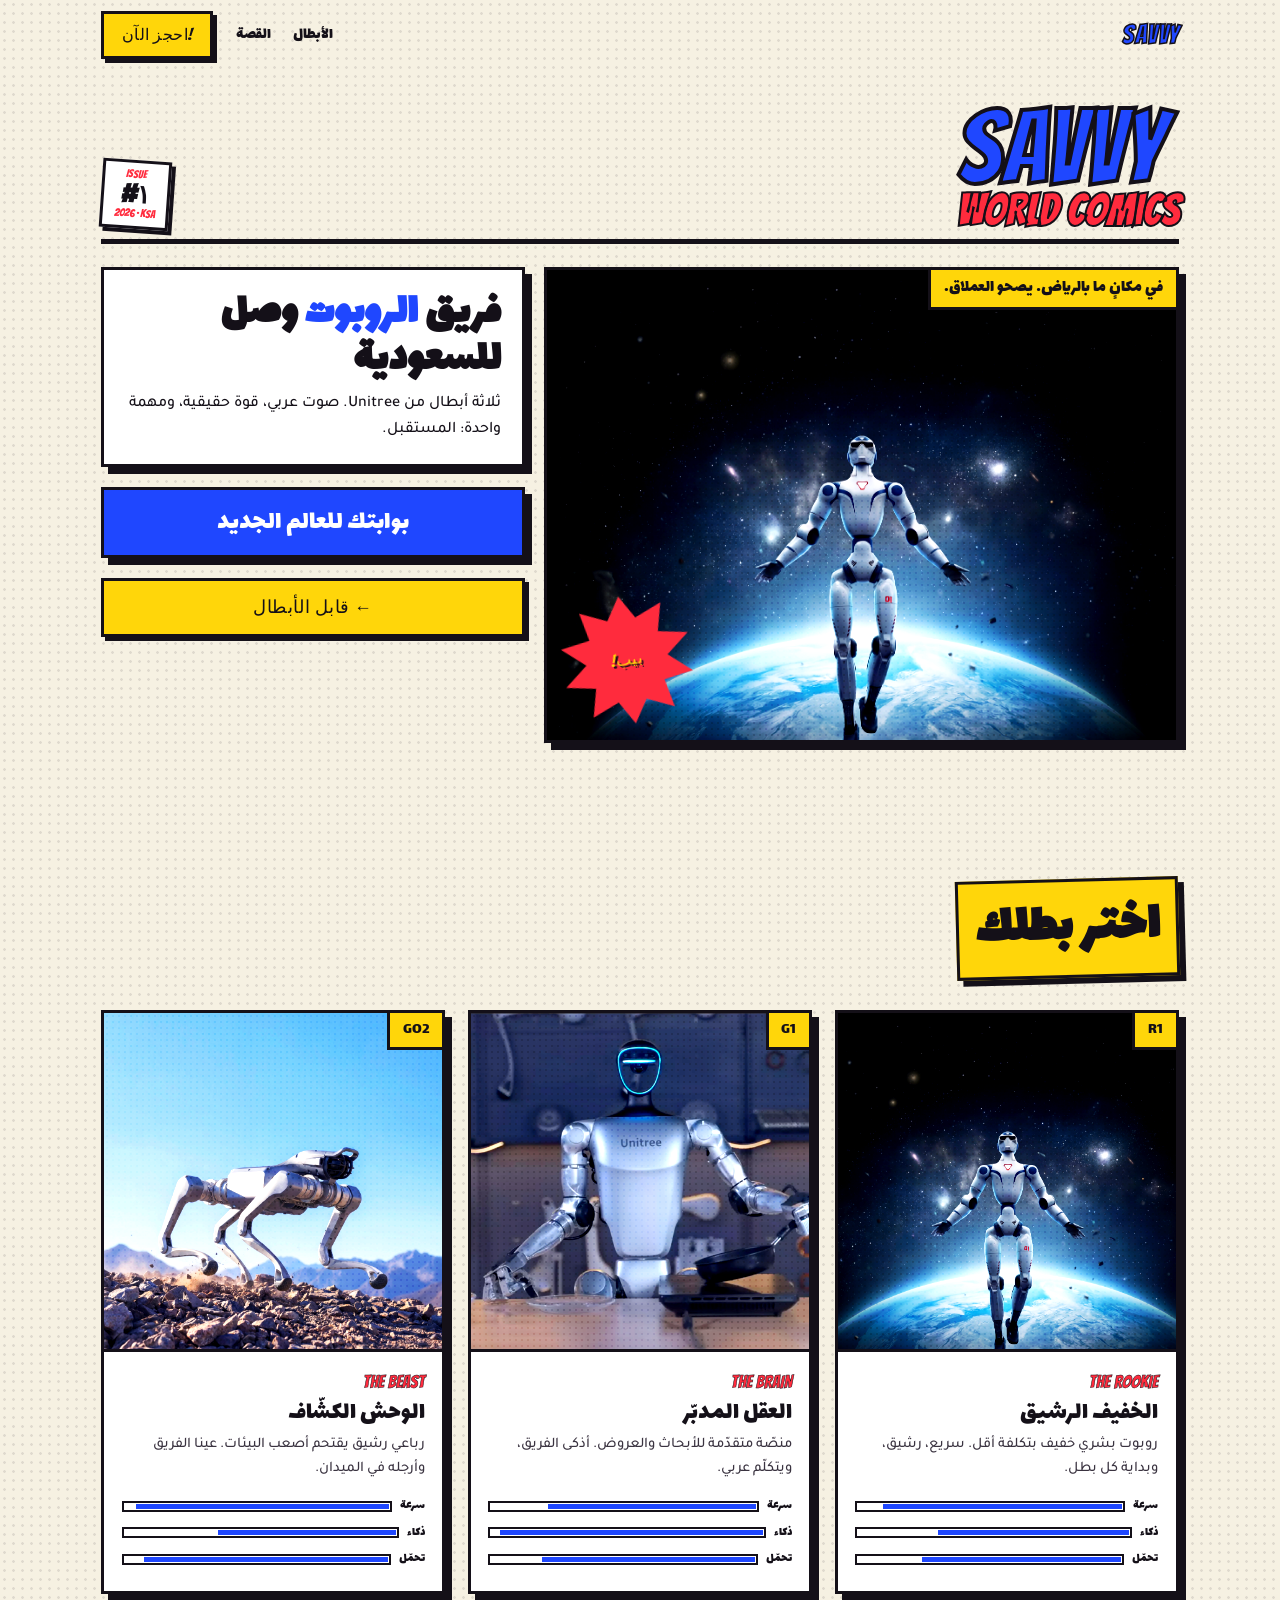
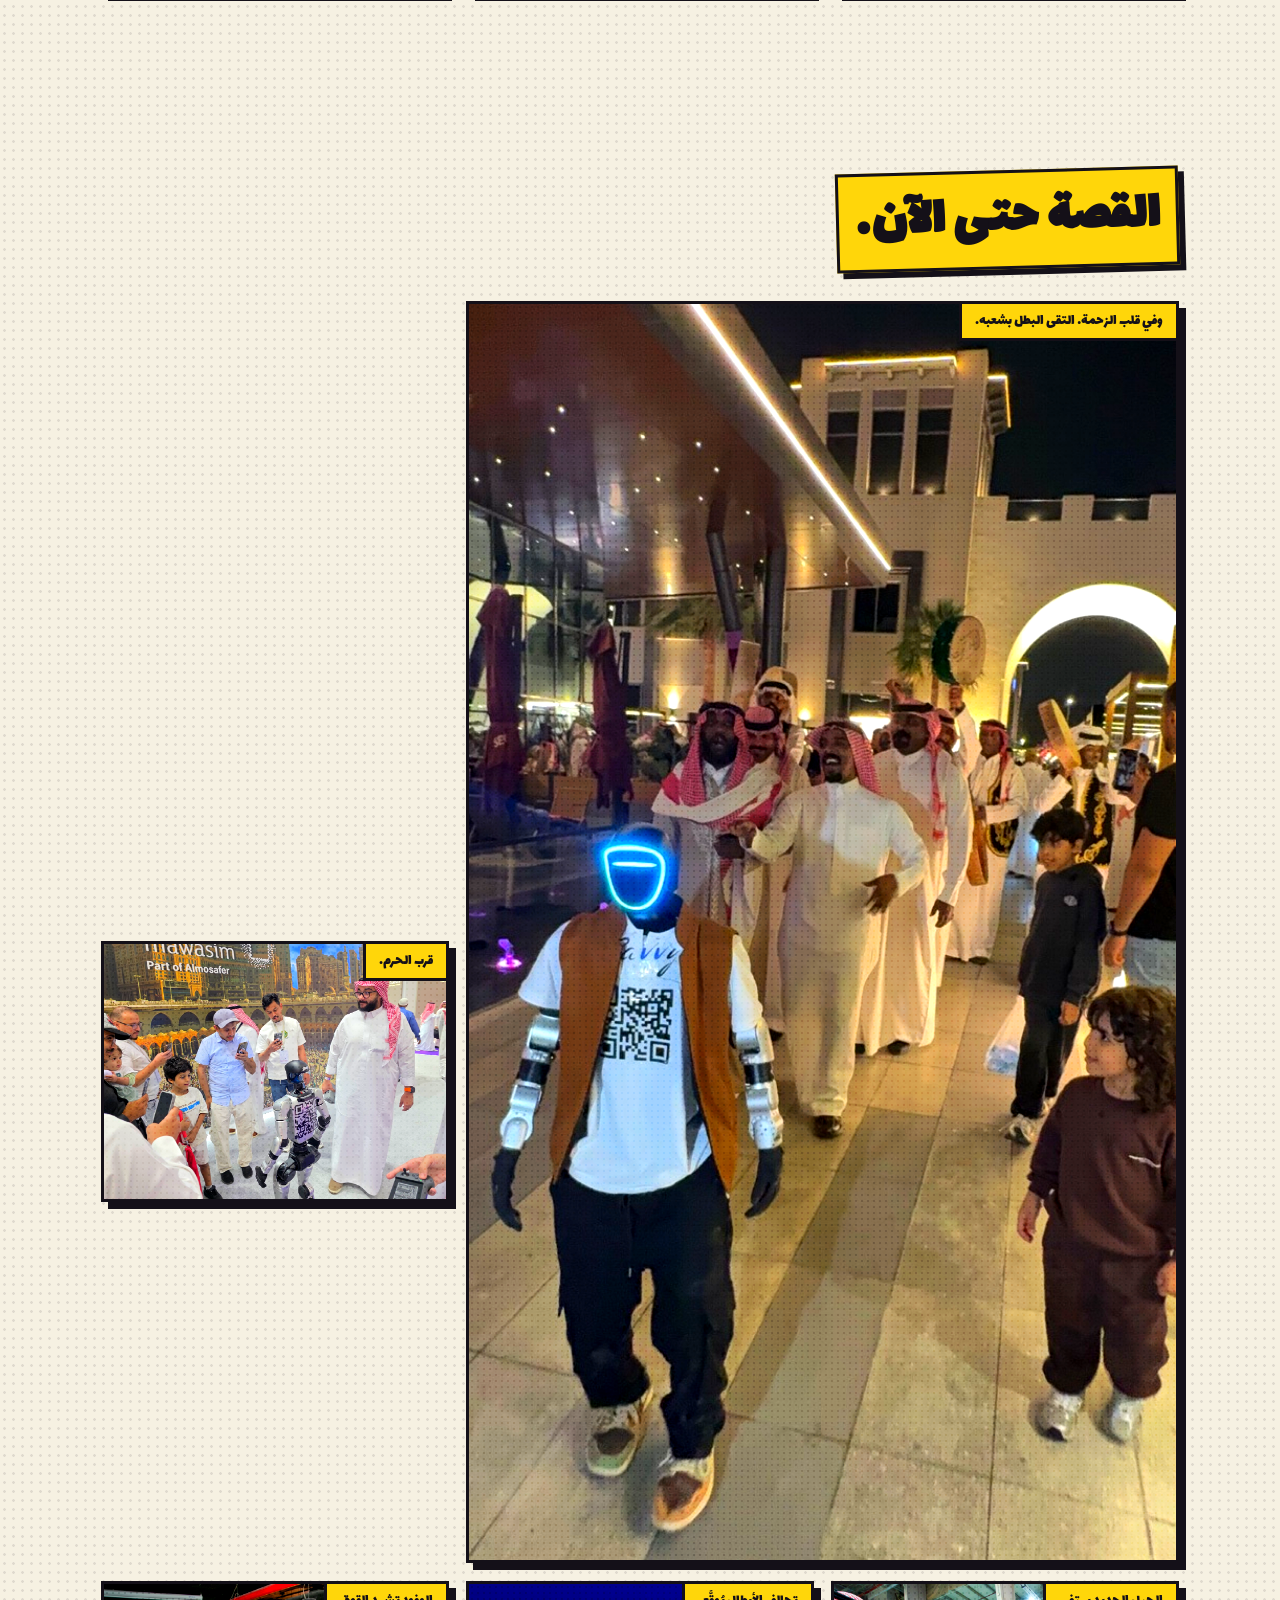
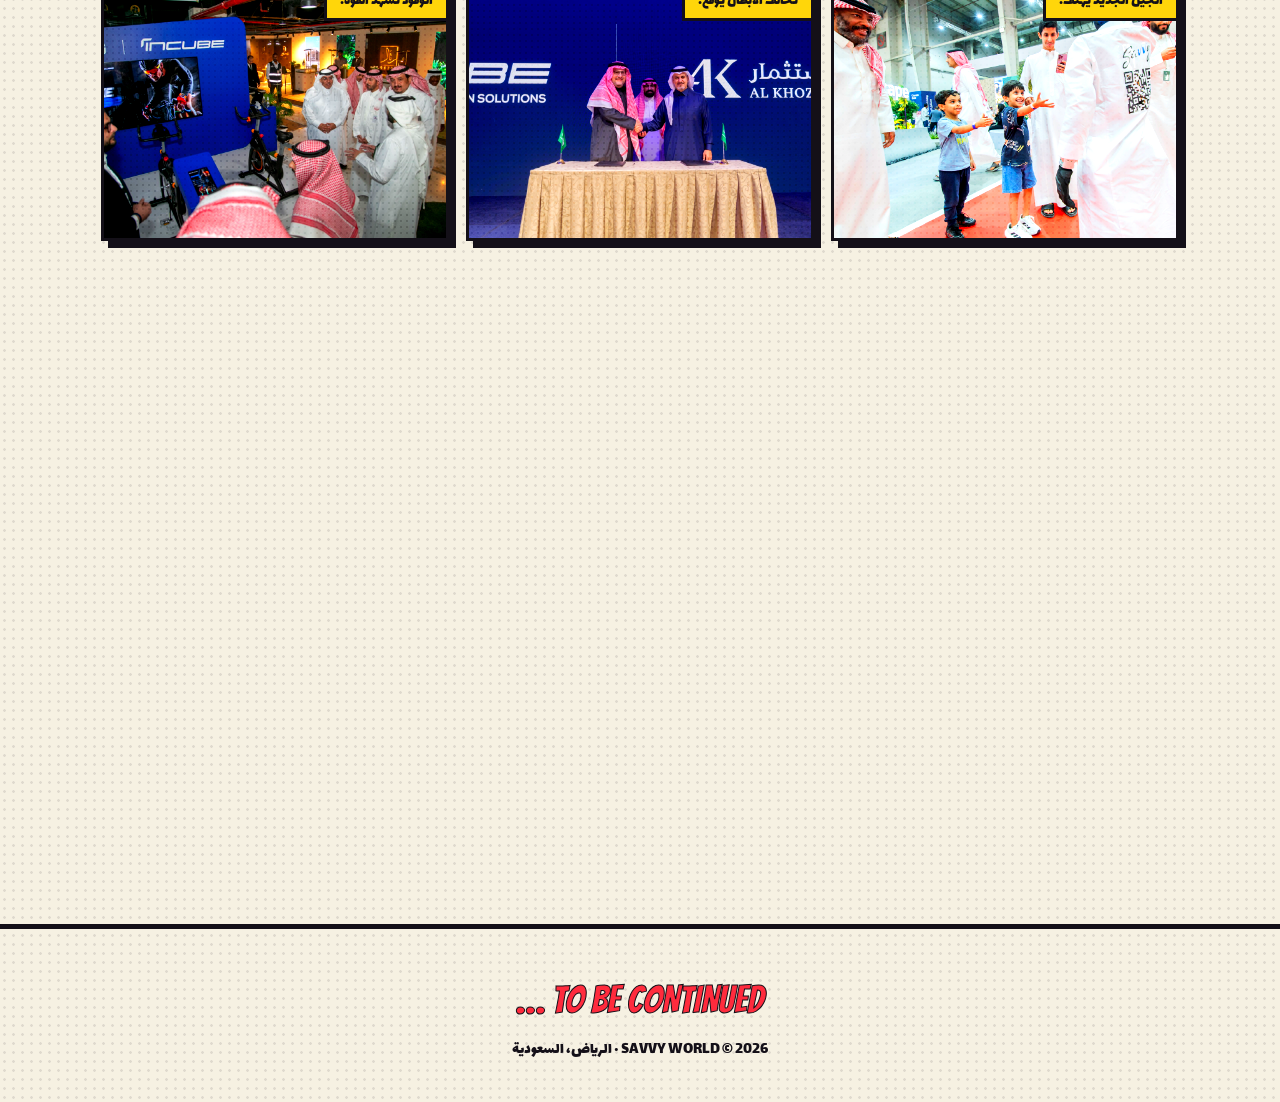
==== comic.html @ cb565277 "Add comic-book (Marvel-style) variant: robot hero roster + story panels" ====
<!DOCTYPE html>
<html lang="ar" dir="rtl">
<head>
<meta charset="UTF-8" />
<meta name="viewport" content="width=device-width, initial-scale=1.0" />
<title>SAVVY: فريق الروبوت ★ العدد ١</title>
<meta name="description" content="ساڤي وورلد — حيث الروبوتات أبطال. روبوتات Unitree بطابع الكومكس." />
<link rel="preconnect" href="https://fonts.googleapis.com" />
<link rel="preconnect" href="https://fonts.gstatic.com" crossorigin />
<link href="https://fonts.googleapis.com/css2?family=Bangers&family=Lalezar&family=Tajawal:wght@400;500;700;900&display=swap" rel="stylesheet" />
<style>
  :root{
    --paper:#f6f1e2; --ink:#141018; --blue:#1f47ff; --red:#ff2b3d; --yellow:#ffd60a; --cyan:#13c4d8;
    --ease:cubic-bezier(0.16,1,0.3,1); --maxw:1180px; --pad:clamp(1rem,4vw,3.5rem);
  }
  *,*::before,*::after{box-sizing:border-box;margin:0;padding:0}
  html{scroll-behavior:smooth}
  body{
    font-family:"Tajawal",system-ui,sans-serif; color:var(--ink); line-height:1.6; overflow-x:hidden;
    background-color:var(--paper);
    background-image:radial-gradient(circle, rgba(20,16,24,.10) 1px, transparent 1.6px);
    background-size:9px 9px;
  }
  ::selection{background:var(--yellow);color:var(--ink)}
  a{color:inherit;text-decoration:none}
  img{display:block;max-width:100%}
  .wrap{max-width:var(--maxw);margin-inline:auto;padding-inline:var(--pad);position:relative;z-index:2}

  /* ink panel + hard shadow */
  .panel{border:3.5px solid var(--ink); background:#fff; box-shadow:7px 7px 0 var(--ink); position:relative; overflow:hidden}
  .imgwrap{position:relative;overflow:hidden}
  .imgwrap img{width:100%;height:100%;object-fit:cover;filter:contrast(1.18) saturate(1.35)}
  .imgwrap::after{content:"";position:absolute;inset:0;background-image:radial-gradient(circle, rgba(0,0,0,.5) 1px, transparent 1.4px);background-size:6px 6px;mix-blend-mode:overlay;opacity:.35;pointer-events:none}

  /* caption box + speech bubble */
  .cap{position:absolute;inset-block-start:0;inset-inline-start:0;background:var(--yellow);color:var(--ink);border:3px solid var(--ink);border-block-start:none;border-inline-start:none;font-family:"Lalezar";font-size:.95rem;padding:.3rem .8rem;z-index:3;max-width:80%}
  .bubble{background:#fff;border:3px solid var(--ink);border-radius:18px;padding:.6rem 1rem;font-family:"Lalezar";position:relative;box-shadow:4px 4px 0 var(--ink);display:inline-block}
  .bubble::after{content:"";position:absolute;inset-block-end:-14px;inset-inline-start:24px;width:18px;height:18px;background:#fff;border-inline-end:3px solid var(--ink);border-block-end:3px solid var(--ink);transform:skewX(-12deg)}

  /* burst (POW) */
  .burst{display:inline-grid;place-items:center;background:var(--red);color:var(--yellow);font-family:"Bangers";letter-spacing:.04em;
    clip-path:polygon(50% 0,61% 18%,82% 9%,77% 31%,100% 35%,82% 50%,100% 65%,77% 69%,82% 91%,61% 82%,50% 100%,39% 82%,18% 91%,23% 69%,0 65%,18% 50%,0 35%,23% 31%,18% 9%,39% 18%);
    width:128px;height:128px;text-align:center;line-height:1;text-shadow:2px 2px 0 var(--ink);transform:rotate(-8deg)}

  /* NAV */
  header{position:fixed;inset-block-start:0;inset-inline:0;z-index:100;transition:background .3s,border-color .3s;border-block-end:3px solid transparent}
  header.scrolled{background:var(--paper);border-block-end:3px solid var(--ink)}
  nav{max-width:var(--maxw);margin-inline:auto;padding:.7rem var(--pad);display:flex;align-items:center;justify-content:space-between;gap:1.2rem}
  .logo{font-family:"Bangers";direction:ltr;font-size:1.7rem;letter-spacing:.02em;color:var(--blue);-webkit-text-stroke:1.5px var(--ink);text-stroke:1.5px var(--ink)}
  .nav-links{display:flex;gap:1.4rem;align-items:center}
  .nav-links a:not(.cbtn){font-family:"Lalezar";color:var(--ink);font-size:1.05rem}
  .nav-links a:not(.cbtn):hover{color:var(--red)}
  @media(max-width:820px){.nav-links a:not(.cbtn){display:none}}
  .cbtn{font-family:"Bangers";direction:ltr;letter-spacing:.03em;background:var(--yellow);color:var(--ink);border:3px solid var(--ink);padding:.5rem 1.1rem;box-shadow:4px 4px 0 var(--ink);transition:transform .15s var(--ease),box-shadow .15s}
  .cbtn:hover{transform:translate(2px,2px);box-shadow:1px 1px 0 var(--ink)}

  /* COVER */
  .cover{padding-block:6.5rem 3rem}
  .masthead{display:flex;align-items:flex-end;justify-content:space-between;gap:1rem;border-block-end:5px solid var(--ink);padding-block-end:.6rem;margin-block-end:1.4rem;flex-wrap:wrap}
  .masthead .title{font-family:"Bangers";direction:ltr;font-size:clamp(2.6rem,9vw,6.5rem);line-height:.85;color:var(--blue);-webkit-text-stroke:clamp(2px,.5vw,4px) var(--ink);text-stroke:3px var(--ink)}
  .masthead .title b{color:var(--red);display:block;font-size:.42em;-webkit-text-stroke:2px var(--ink)}
  .masthead .issue{font-family:"Bangers";direction:ltr;text-align:center;border:3px solid var(--ink);padding:.4rem .7rem;background:#fff;box-shadow:4px 4px 0 var(--ink);transform:rotate(4deg);line-height:1.05}
  .masthead .issue span{display:block;font-size:.7rem;color:var(--red)}
  .masthead .issue b{font-size:1.6rem}

  .cover-grid{display:grid;grid-template-columns:1.5fr 1fr;gap:1.2rem}
  @media(max-width:840px){.cover-grid{grid-template-columns:1fr}}
  .cover-hero{aspect-ratio:16/12;min-height:340px}
  .cover-hero .cap{font-size:1.1rem}
  .cover-hero .pow{position:absolute;inset-block-end:1rem;inset-inline-end:1rem;z-index:4}
  .cover-side{display:flex;flex-direction:column;gap:1.2rem}
  .cover-side .blurb{padding:1.3rem}
  .cover-side .blurb h1{font-family:"Lalezar";font-size:clamp(1.8rem,4vw,2.8rem);line-height:1.05;margin-block-end:.5rem}
  .cover-side .blurb h1 em{font-style:normal;color:var(--blue)}
  .cover-side .blurb p{font-weight:500}
  .tagbar{background:var(--blue);color:#fff;border:3.5px solid var(--ink);box-shadow:7px 7px 0 var(--ink);font-family:"Lalezar";font-size:clamp(1.1rem,2.5vw,1.7rem);text-align:center;padding:.7rem;transform:rotate(-1deg)}

  /* SECTION */
  section{padding-block:clamp(3rem,7vw,5.5rem)}
  .head{display:flex;align-items:center;gap:1rem;margin-block-end:2rem}
  .head h2{font-family:"Bangers";direction:rtl;font-family:"Lalezar";font-size:clamp(2rem,5vw,3.4rem);background:var(--yellow);border:3.5px solid var(--ink);box-shadow:6px 6px 0 var(--ink);padding:.2rem 1rem;transform:rotate(-1.5deg)}

  /* ROSTER */
  .roster{display:grid;grid-template-columns:repeat(3,1fr);gap:1.4rem}
  @media(max-width:760px){.roster{grid-template-columns:1fr}}
  .hero-card{display:flex;flex-direction:column;transition:transform .2s var(--ease)}
  .hero-card:hover{transform:translate(-2px,-4px) rotate(-1deg)}
  .hero-card .imgwrap{aspect-ratio:1;border-block-end:3.5px solid var(--ink)}
  .hero-card .info{padding:1rem 1.1rem 1.3rem;background:#fff}
  .hero-card .codename{font-family:"Bangers";direction:ltr;color:var(--red);font-size:1.1rem;-webkit-text-stroke:.5px var(--ink)}
  .hero-card .nm{font-family:"Lalezar";font-size:1.6rem;line-height:1;margin-block:.1rem .5rem}
  .hero-card p{font-size:.92rem;font-weight:500;color:#3a3340}
  .stats{margin-block-start:.9rem;display:grid;gap:.4rem}
  .stat{display:flex;align-items:center;gap:.5rem;font-family:"Lalezar";font-size:.8rem}
  .stat .bar{flex:1;height:11px;border:2px solid var(--ink);background:#fff;position:relative}
  .stat .bar::after{content:"";position:absolute;inset:1px;inset-inline-end:auto;width:var(--w,70%);background:var(--blue)}

  /* STORY panels */
  .story{display:grid;grid-template-columns:repeat(3,1fr);gap:1.1rem}
  @media(max-width:820px){.story{grid-template-columns:repeat(2,1fr)}}
  @media(max-width:480px){.story{grid-template-columns:1fr}}
  .ply{aspect-ratio:4/3}
  .ply.big{grid-column:span 2;grid-row:span 2;aspect-ratio:auto}
  @media(max-width:480px){.ply.big{grid-column:span 1}}

  /* CTA */
  .cta{text-align:center}
  .cta .panel{padding:clamp(2rem,6vw,4rem) 1.5rem;background:var(--ink);color:var(--paper);background-image:radial-gradient(circle, rgba(255,255,255,.08) 1px, transparent 1.5px);background-size:10px 10px}
  .cta h2{font-family:"Lalezar";font-size:clamp(2rem,6vw,4rem);line-height:1.05;color:#fff}
  .cta h2 em{font-style:normal;color:var(--yellow)}
  .cta p{margin-block:1rem 1.6rem;opacity:.85;font-weight:500}
  .cta .burst{width:150px;height:150px;font-size:1.3rem;margin:0 auto;cursor:pointer;transition:transform .2s var(--ease)}
  .cta a.burst:hover{transform:rotate(-8deg) scale(1.06)}

  /* FOOTER */
  footer{border-block-start:5px solid var(--ink);padding-block:2.5rem;text-align:center}
  footer .tbc{font-family:"Bangers";direction:ltr;font-size:clamp(1.4rem,4vw,2.4rem);color:var(--red);-webkit-text-stroke:1px var(--ink)}
  footer p{font-family:"Lalezar";margin-block-start:.4rem}

  [data-reveal]{opacity:0;transform:translateY(22px) rotate(-1deg);transition:opacity .6s var(--ease),transform .6s var(--ease)}
  [data-reveal].in{opacity:1;transform:none}
  [data-d="1"]{transition-delay:.08s}[data-d="2"]{transition-delay:.16s}[data-d="3"]{transition-delay:.24s}
  @media(prefers-reduced-motion:reduce){*,*::before,*::after{transition-duration:.001ms!important;animation-duration:.001ms!important}[data-reveal]{opacity:1;transform:none}}
</style>
</head>
<body>

<header id="hdr">
  <nav>
    <a class="logo" href="#top">SAVVY</a>
    <div class="nav-links">
      <a href="#roster">الأبطال</a>
      <a href="#story">القصة</a>
      <a href="#contact" class="cbtn">احجز الآن!</a>
    </div>
  </nav>
</header>

<main id="top">

  <!-- COVER -->
  <section class="cover wrap">
    <div class="masthead">
      <div class="title">SAVVY<b>WORLD COMICS</b></div>
      <div class="issue"><span>ISSUE</span><b>#١</b><span>2026 · KSA</span></div>
    </div>

    <div class="cover-grid">
      <div class="panel imgwrap cover-hero" data-reveal>
        <span class="cap">في مكانٍ ما بالرياض… يصحو العملاق.</span>
        <img src="assets/unit-r1.jpg" alt="روبوت ساڤي البطل في وضع بطولي" />
        <span class="burst pow">بيب!</span>
      </div>
      <div class="cover-side">
        <div class="panel blurb" data-reveal data-d="1">
          <h1>فريق <em>الروبوت</em> وصل للسعودية</h1>
          <p>ثلاثة أبطال من Unitree. صوت عربي، قوة حقيقية، ومهمة واحدة: المستقبل.</p>
        </div>
        <div class="tagbar" data-reveal data-d="2">بوابتك للعالم الجديد</div>
        <a href="#roster" class="cbtn" style="text-align:center;font-size:1.1rem;padding:.8rem" data-reveal data-d="3">قابل الأبطال ←</a>
      </div>
    </div>
  </section>

  <!-- ROSTER -->
  <section class="wrap" id="roster">
    <div class="head"><h2>اختر بطلك</h2></div>
    <div class="roster">
      <div class="panel hero-card" data-reveal>
        <div class="imgwrap"><img src="assets/unit-r1.jpg" alt="Unitree R1" /><span class="cap">R1</span></div>
        <div class="info">
          <span class="codename">THE ROOKIE</span>
          <div class="nm">الخفيف الرشيق</div>
          <p>روبوت بشري خفيف بتكلفة أقل. سريع، رشيق، وبداية كل بطل.</p>
          <div class="stats">
            <div class="stat">سرعة<span class="bar" style="--w:90%"></span></div>
            <div class="stat">ذكاء<span class="bar" style="--w:70%"></span></div>
            <div class="stat">تحمّل<span class="bar" style="--w:75%"></span></div>
          </div>
        </div>
      </div>
      <div class="panel hero-card" data-reveal data-d="1">
        <div class="imgwrap"><img src="assets/unit-g1.jpg" alt="Unitree G1" /><span class="cap">G1</span></div>
        <div class="info">
          <span class="codename">THE BRAIN</span>
          <div class="nm">العقل المدبّر</div>
          <p>منصّة متقدّمة للأبحاث والعروض. أذكى الفريق، ويتكلّم عربي.</p>
          <div class="stats">
            <div class="stat">سرعة<span class="bar" style="--w:78%"></span></div>
            <div class="stat">ذكاء<span class="bar" style="--w:96%"></span></div>
            <div class="stat">تحمّل<span class="bar" style="--w:80%"></span></div>
          </div>
        </div>
      </div>
      <div class="panel hero-card" data-reveal data-d="2">
        <div class="imgwrap"><img src="assets/unit-go2.jpg" alt="Unitree Go2" /><span class="cap">GO2</span></div>
        <div class="info">
          <span class="codename">THE BEAST</span>
          <div class="nm">الوحش الكشّاف</div>
          <p>رباعي رشيق يقتحم أصعب البيئات. عينا الفريق وأرجله في الميدان.</p>
          <div class="stats">
            <div class="stat">سرعة<span class="bar" style="--w:95%"></span></div>
            <div class="stat">ذكاء<span class="bar" style="--w:65%"></span></div>
            <div class="stat">تحمّل<span class="bar" style="--w:92%"></span></div>
          </div>
        </div>
      </div>
    </div>
  </section>

  <!-- STORY -->
  <section class="wrap" id="story">
    <div class="head"><h2>القصة حتى الآن…</h2></div>
    <div class="story">
      <div class="panel imgwrap ply big" data-reveal><span class="cap">وفي قلب الزحمة… التقى البطل بشعبه.</span><img src="assets/ev-robotnight.jpg" alt="الروبوت وسط الجمهور ليلاً" /></div>
      <div class="panel imgwrap ply" data-reveal data-d="1"><span class="cap">الصحافة تلاحقه!</span><img src="assets/ev-interview.jpg" alt="مقابلة الروبوت" /></div>
      <div class="panel imgwrap ply" data-reveal data-d="2"><span class="cap">قرب الحرم.</span><img src="assets/ev-makkah2.jpg" alt="الروبوت قرب مكة" /></div>
      <div class="panel imgwrap ply" data-reveal data-d="1"><span class="cap">الجيل الجديد يهتف.</span><img src="assets/savvy-kids.png" alt="أطفال مع الروبوت" /></div>
      <div class="panel imgwrap ply" data-reveal data-d="2"><span class="cap">تحالف الأبطال يُوقَّع.</span><img src="assets/ev-signing.jpg" alt="توقيع شراكة" /></div>
      <div class="panel imgwrap ply" data-reveal data-d="3"><span class="cap">الوفود تشهد القوة.</span><img src="assets/ev-tour.jpg" alt="جولة المسؤولين" /></div>
    </div>
  </section>

  <!-- CTA -->
  <section class="wrap cta" id="contact">
    <div class="panel" data-reveal>
      <h2>هل تنضم <em>للفريق</em>؟</h2>
      <p>احجز عرضًا حيًّا، وخلّ أبطال ساڤي يزورون مؤسستك.</p>
      <a href="mailto:hello@savvyworld.ai" class="burst">احجز الآن!</a>
    </div>
  </section>

</main>

<footer>
  <div class="tbc">… TO BE CONTINUED</div>
  <p>SAVVY WORLD © 2026 · الرياض، السعودية</p>
</footer>

<script>
  const hdr=document.getElementById('hdr');
  const onScroll=()=>hdr.classList.toggle('scrolled',scrollY>24);
  addEventListener('scroll',onScroll,{passive:true});onScroll();
  const reduce=matchMedia('(prefers-reduced-motion:reduce)').matches;
  if(!reduce){
    const io=new IntersectionObserver((es)=>es.forEach((e)=>{if(e.isIntersecting){e.target.classList.add('in');io.unobserve(e.target)}}),{threshold:.12,rootMargin:'0px 0px -8% 0px'});
    document.querySelectorAll('[data-reveal]').forEach((el)=>io.observe(el));
  }else{document.querySelectorAll('[data-reveal]').forEach((el)=>el.classList.add('in'))}
</script>
</body>
</html>
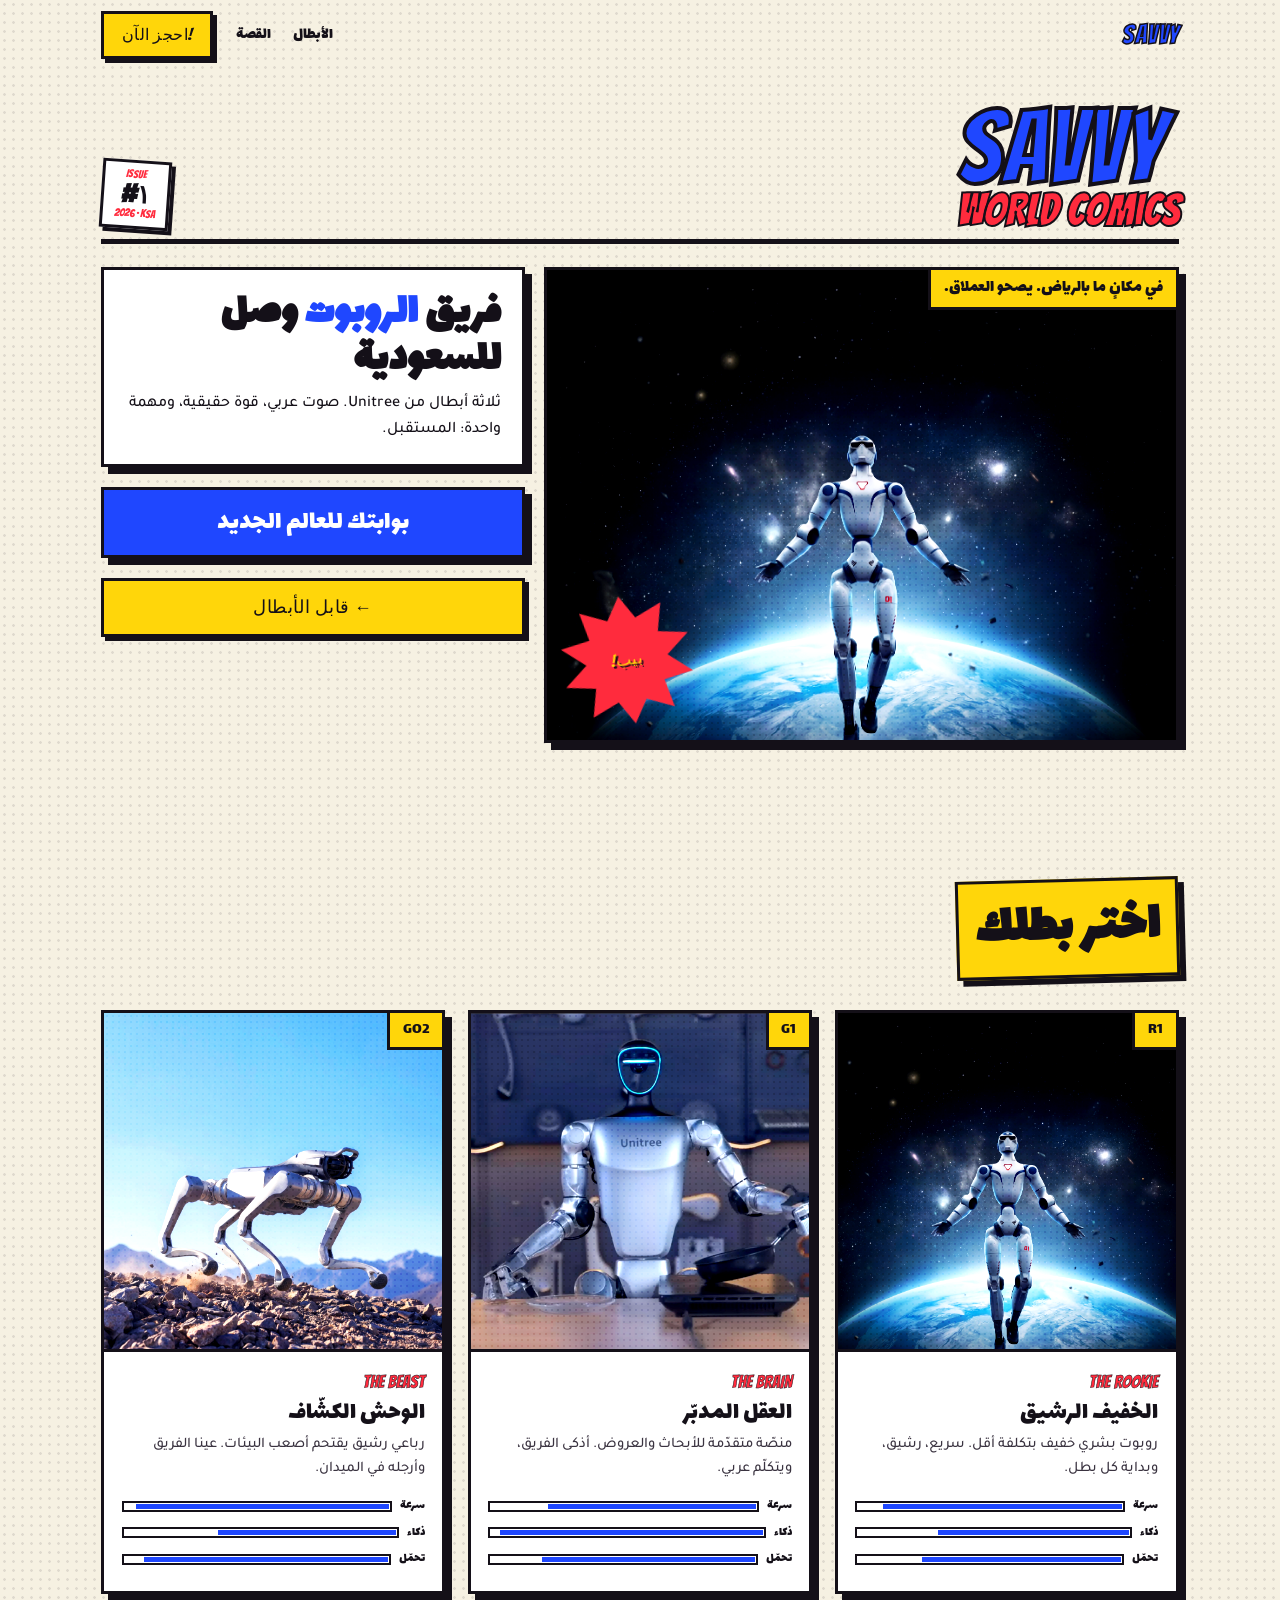
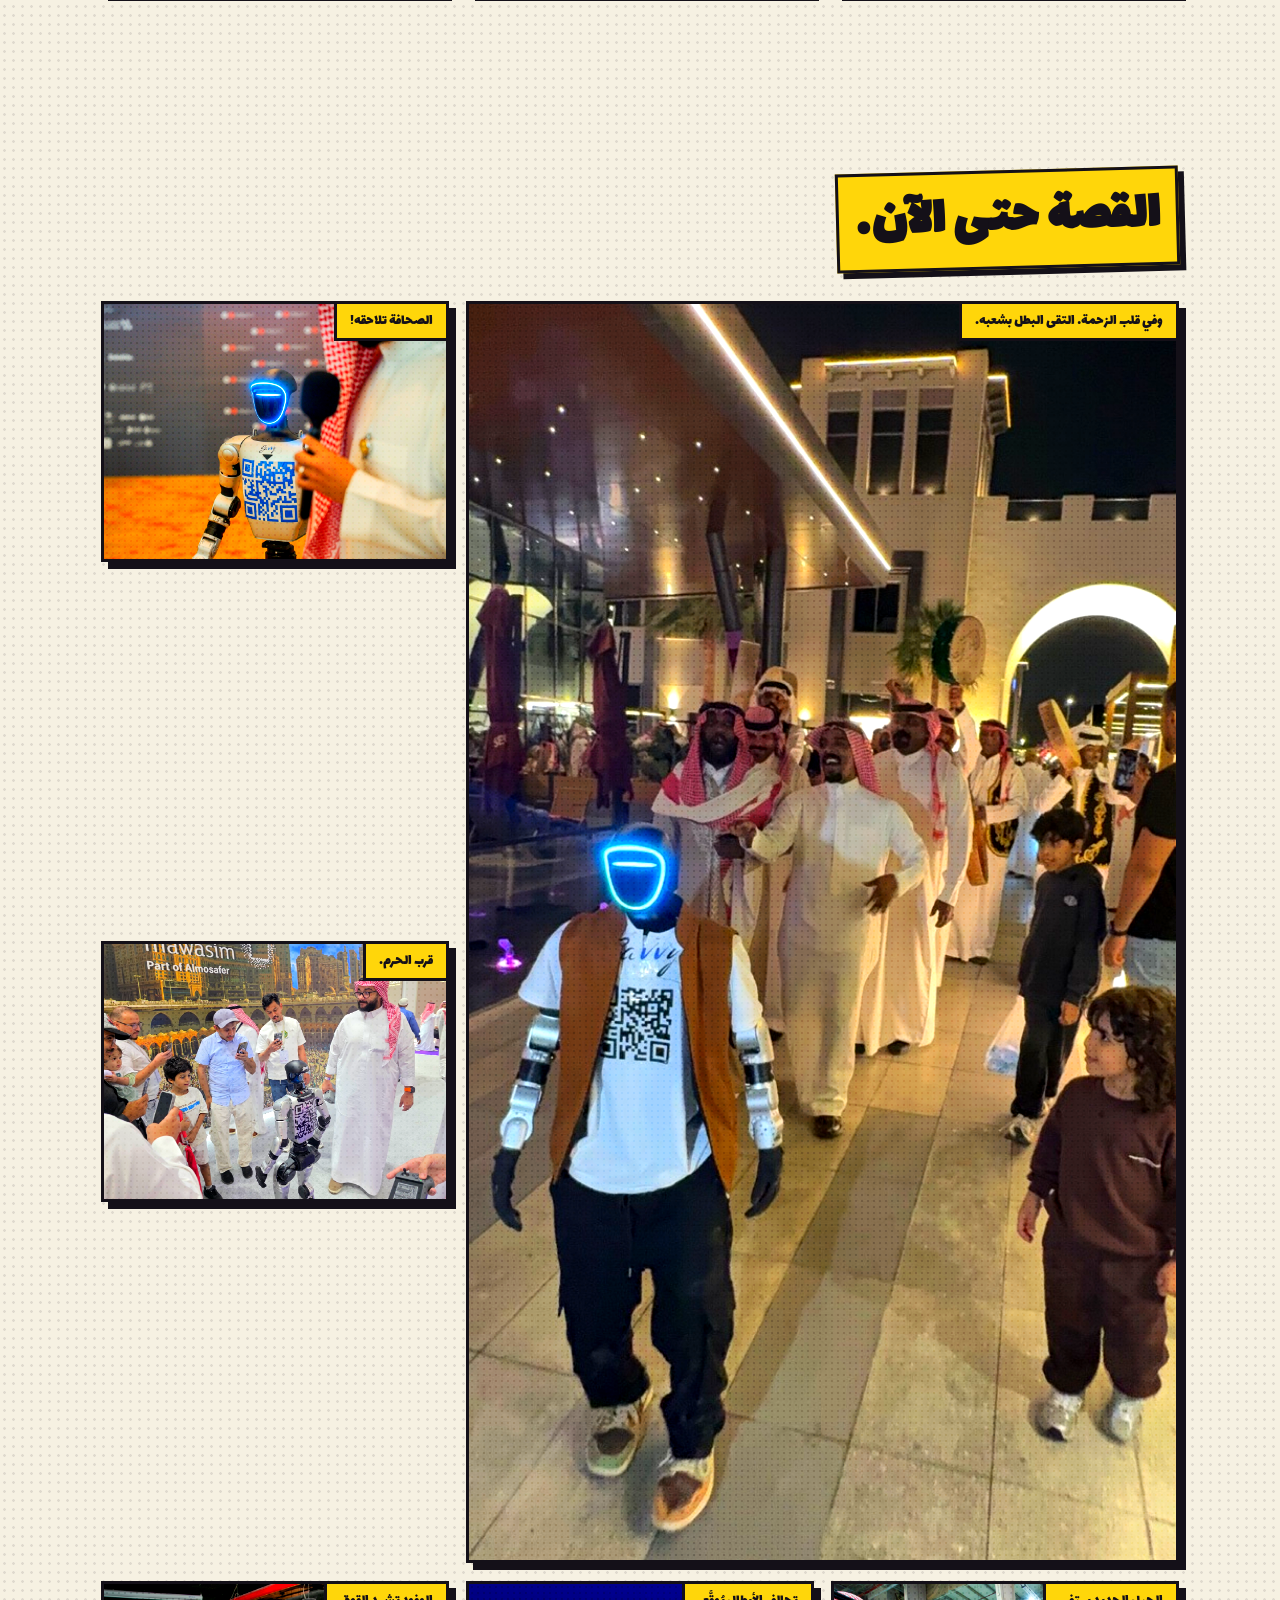
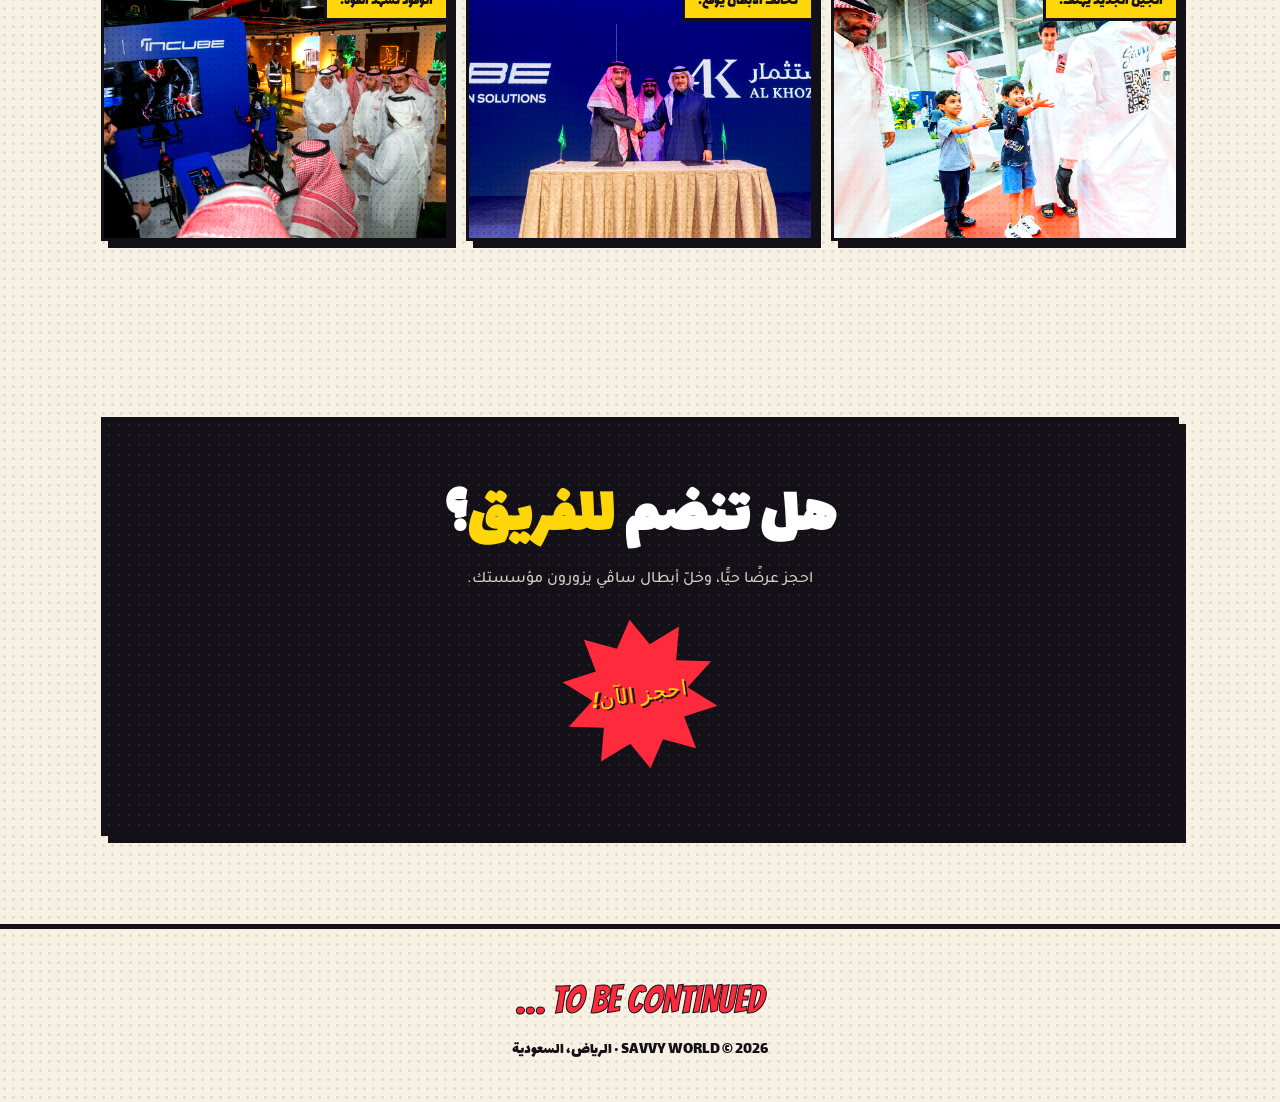
==== commit c176e918: "comic: remove unused speech-bubble CSS (clears side-border flag)" ====
--- a/comic.html
+++ b/comic.html
@@ -34,8 +34,6 @@
 
   /* caption box + speech bubble */
   .cap{position:absolute;inset-block-start:0;inset-inline-start:0;background:var(--yellow);color:var(--ink);border:3px solid var(--ink);border-block-start:none;border-inline-start:none;font-family:"Lalezar";font-size:.95rem;padding:.3rem .8rem;z-index:3;max-width:80%}
-  .bubble{background:#fff;border:3px solid var(--ink);border-radius:18px;padding:.6rem 1rem;font-family:"Lalezar";position:relative;box-shadow:4px 4px 0 var(--ink);display:inline-block}
-  .bubble::after{content:"";position:absolute;inset-block-end:-14px;inset-inline-start:24px;width:18px;height:18px;background:#fff;border-inline-end:3px solid var(--ink);border-block-end:3px solid var(--ink);transform:skewX(-12deg)}
 
   /* burst (POW) */
   .burst{display:inline-grid;place-items:center;background:var(--red);color:var(--yellow);font-family:"Bangers";letter-spacing:.04em;
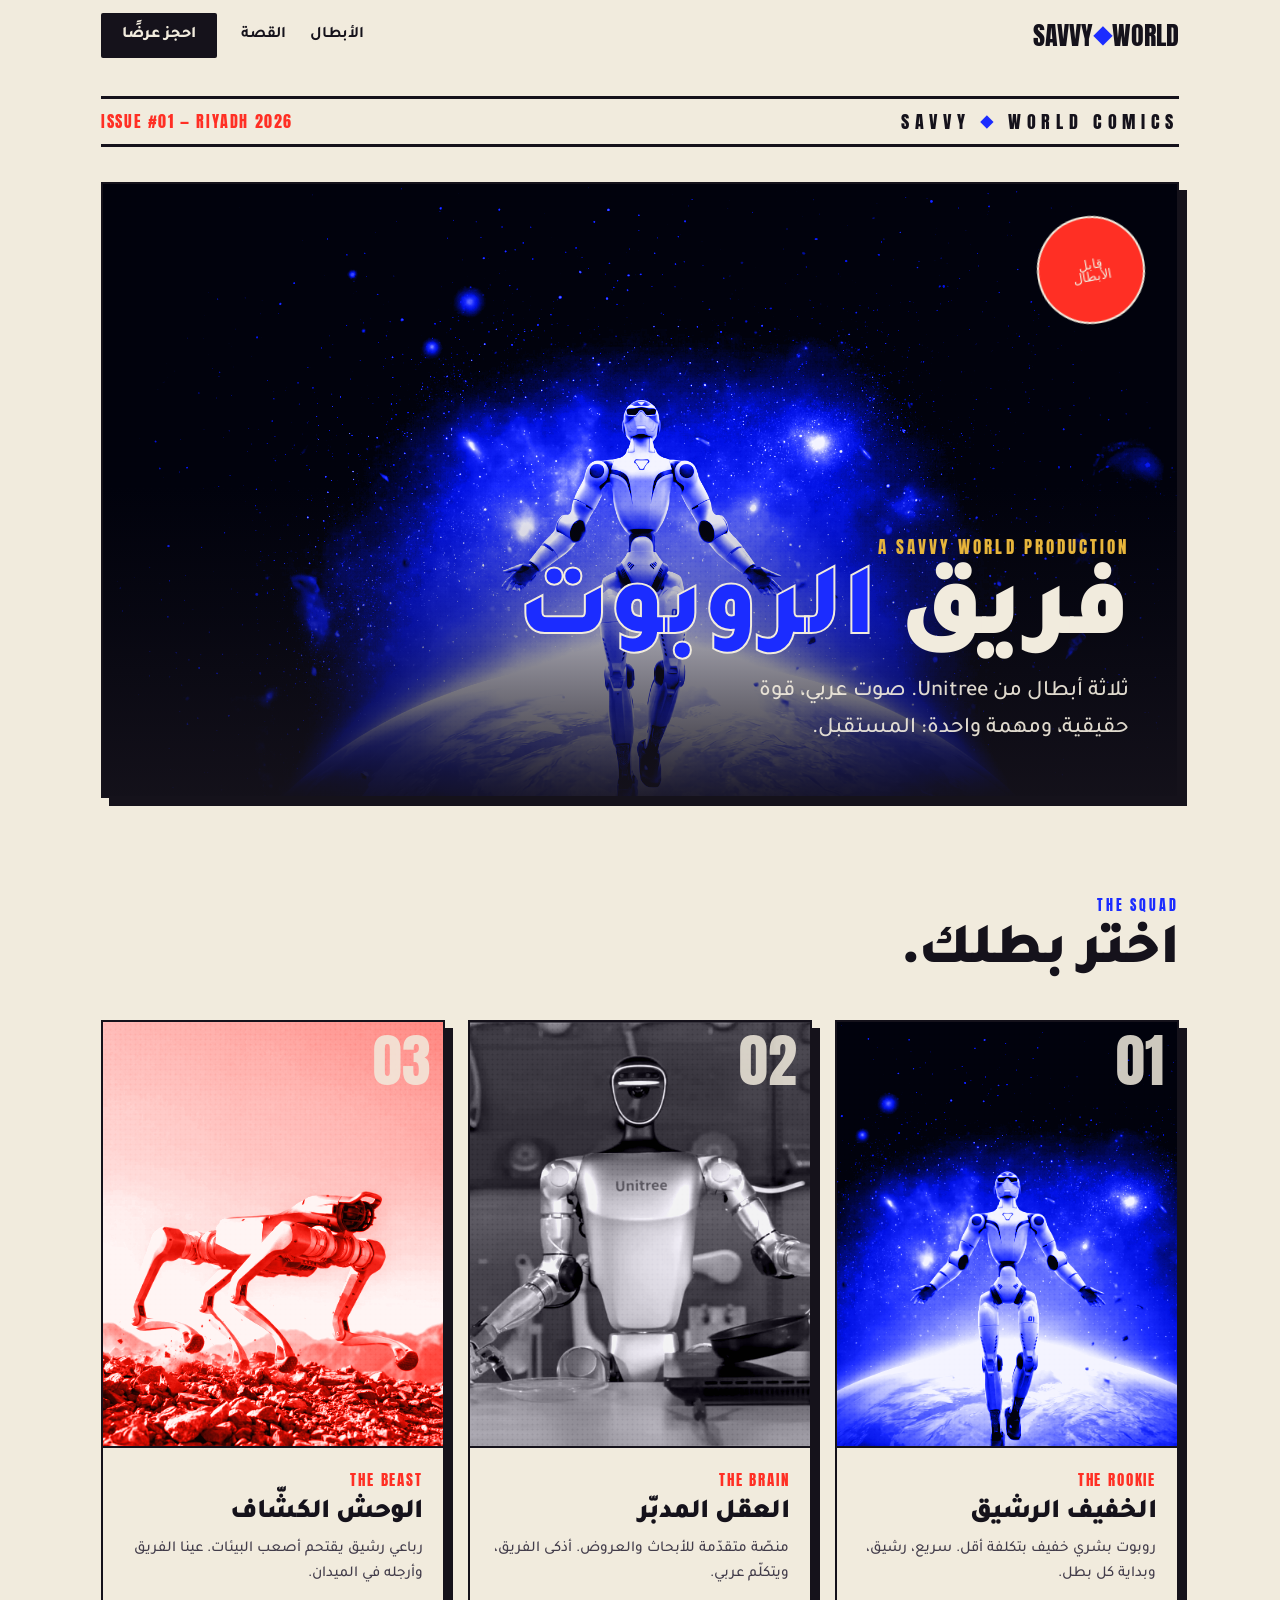
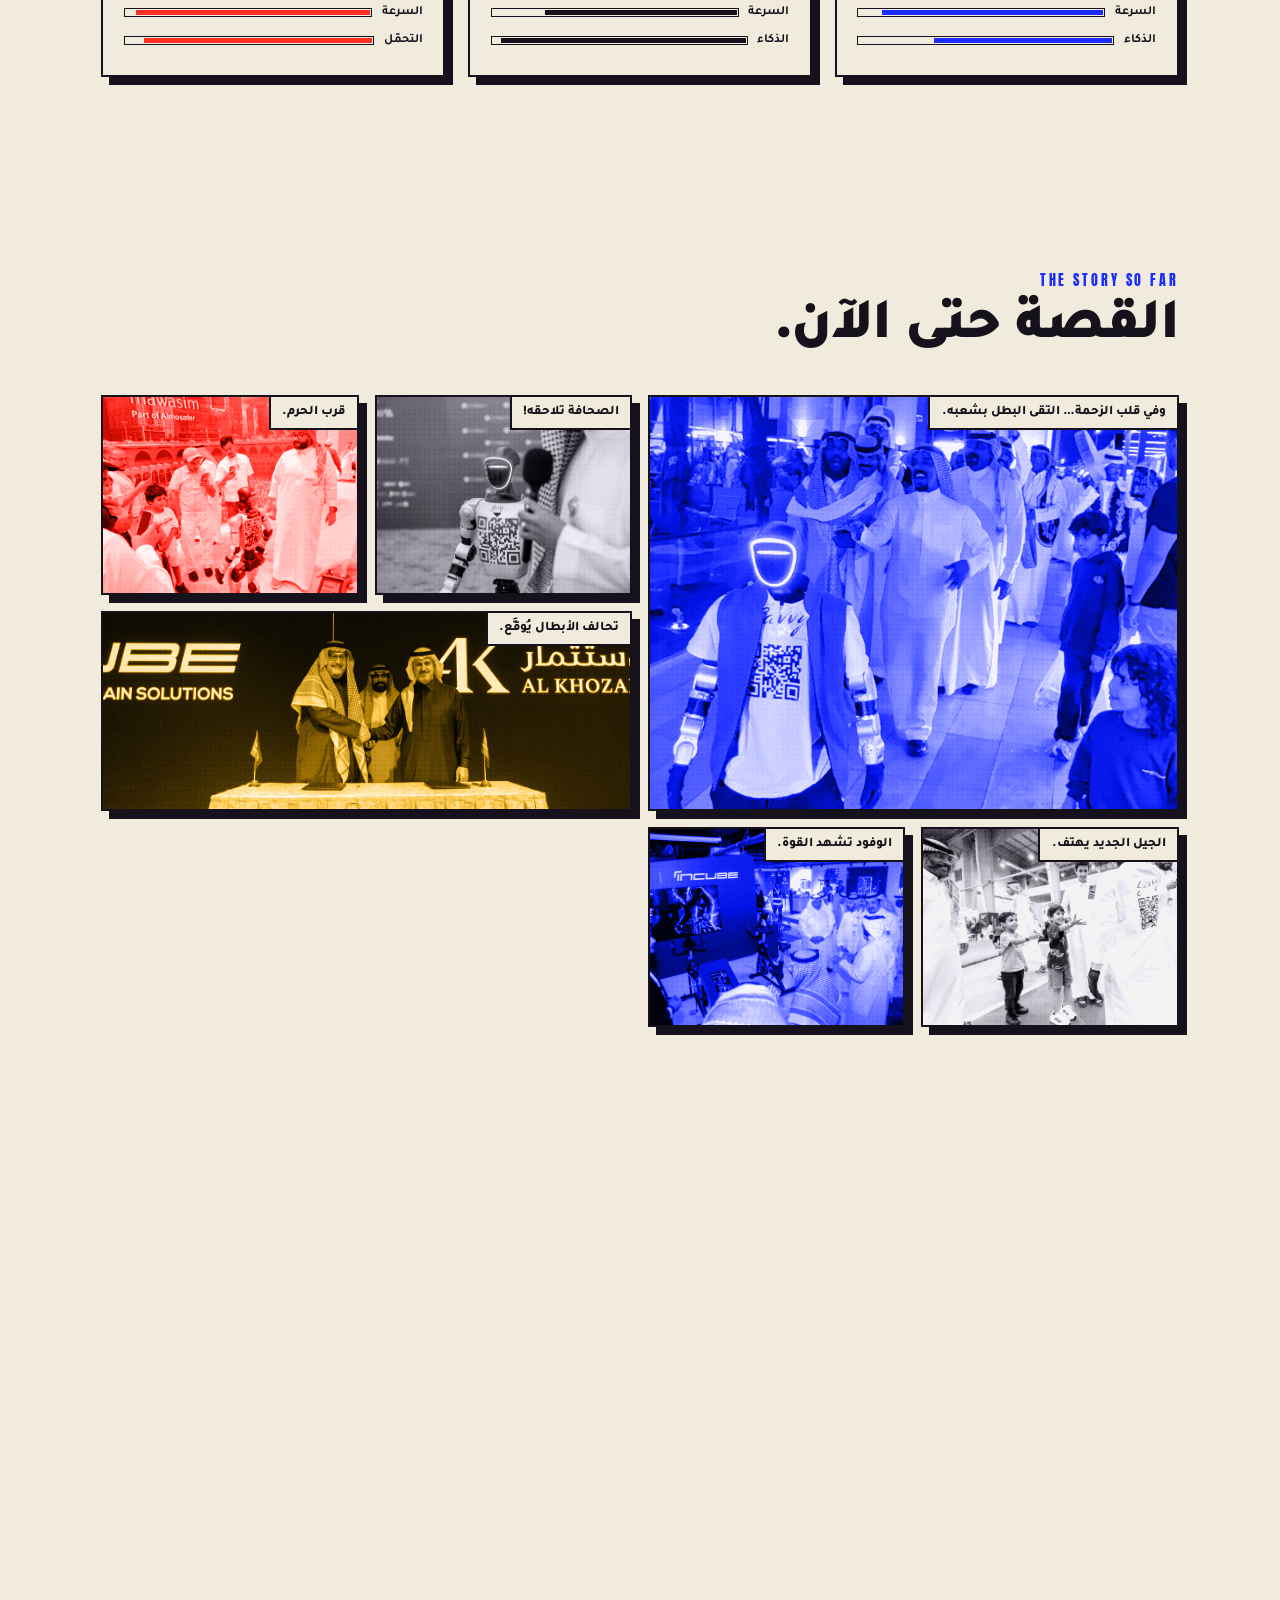
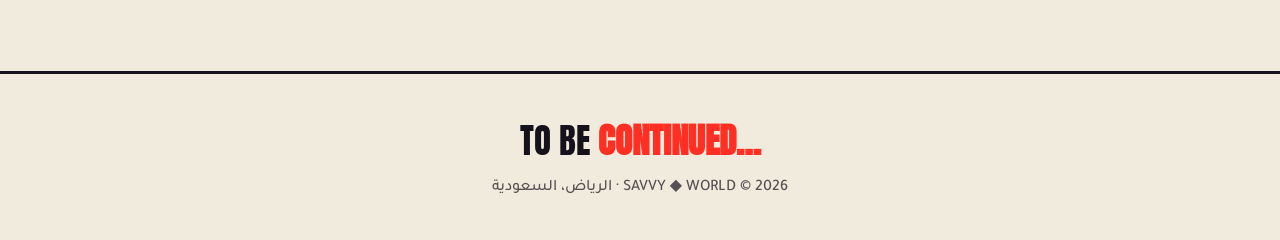
==== commit 3417c463: "comic: rebuild as premium duotone graphic-novel (curated palette, Anton+Tajawal)" ====
--- a/comic.html
+++ b/comic.html
@@ -3,133 +3,127 @@
 <head>
 <meta charset="UTF-8" />
 <meta name="viewport" content="width=device-width, initial-scale=1.0" />
-<title>SAVVY: فريق الروبوت ★ العدد ١</title>
-<meta name="description" content="ساڤي وورلد — حيث الروبوتات أبطال. روبوتات Unitree بطابع الكومكس." />
+<title>SAVVY ◆ فريق الروبوت — العدد الأول</title>
+<meta name="description" content="ساڤي وورلد — حين تصبح الروبوتات أبطالًا. عدد مصوّر بطابع الرواية المصوّرة." />
 <link rel="preconnect" href="https://fonts.googleapis.com" />
 <link rel="preconnect" href="https://fonts.gstatic.com" crossorigin />
-<link href="https://fonts.googleapis.com/css2?family=Bangers&family=Lalezar&family=Tajawal:wght@400;500;700;900&display=swap" rel="stylesheet" />
+<link href="https://fonts.googleapis.com/css2?family=Anton&family=Tajawal:wght@400;500;700;800;900&display=swap" rel="stylesheet" />
 <style>
   :root{
-    --paper:#f6f1e2; --ink:#141018; --blue:#1f47ff; --red:#ff2b3d; --yellow:#ffd60a; --cyan:#13c4d8;
-    --ease:cubic-bezier(0.16,1,0.3,1); --maxw:1180px; --pad:clamp(1rem,4vw,3.5rem);
+    --paper:#f1ebdd; --paper-2:#e7dfca; --ink:#15121b; --blue:#1b2cff; --red:#ff2f24; --gold:#e7b53b;
+    --ease:cubic-bezier(0.16,1,0.3,1); --maxw:1180px; --pad:clamp(1.1rem,4vw,3.5rem);
   }
   *,*::before,*::after{box-sizing:border-box;margin:0;padding:0}
   html{scroll-behavior:smooth}
-  body{
-    font-family:"Tajawal",system-ui,sans-serif; color:var(--ink); line-height:1.6; overflow-x:hidden;
-    background-color:var(--paper);
-    background-image:radial-gradient(circle, rgba(20,16,24,.10) 1px, transparent 1.6px);
-    background-size:9px 9px;
-  }
-  ::selection{background:var(--yellow);color:var(--ink)}
+  body{font-family:"Tajawal",system-ui,sans-serif;color:var(--ink);background:var(--paper);line-height:1.65;overflow-x:hidden;-webkit-font-smoothing:antialiased}
+  ::selection{background:var(--blue);color:var(--paper)}
   a{color:inherit;text-decoration:none}
   img{display:block;max-width:100%}
   .wrap{max-width:var(--maxw);margin-inline:auto;padding-inline:var(--pad);position:relative;z-index:2}
-
-  /* ink panel + hard shadow */
-  .panel{border:3.5px solid var(--ink); background:#fff; box-shadow:7px 7px 0 var(--ink); position:relative; overflow:hidden}
-  .imgwrap{position:relative;overflow:hidden}
-  .imgwrap img{width:100%;height:100%;object-fit:cover;filter:contrast(1.18) saturate(1.35)}
-  .imgwrap::after{content:"";position:absolute;inset:0;background-image:radial-gradient(circle, rgba(0,0,0,.5) 1px, transparent 1.4px);background-size:6px 6px;mix-blend-mode:overlay;opacity:.35;pointer-events:none}
-
-  /* caption box + speech bubble */
-  .cap{position:absolute;inset-block-start:0;inset-inline-start:0;background:var(--yellow);color:var(--ink);border:3px solid var(--ink);border-block-start:none;border-inline-start:none;font-family:"Lalezar";font-size:.95rem;padding:.3rem .8rem;z-index:3;max-width:80%}
-
-  /* burst (POW) */
-  .burst{display:inline-grid;place-items:center;background:var(--red);color:var(--yellow);font-family:"Bangers";letter-spacing:.04em;
-    clip-path:polygon(50% 0,61% 18%,82% 9%,77% 31%,100% 35%,82% 50%,100% 65%,77% 69%,82% 91%,61% 82%,50% 100%,39% 82%,18% 91%,23% 69%,0 65%,18% 50%,0 35%,23% 31%,18% 9%,39% 18%);
-    width:128px;height:128px;text-align:center;line-height:1;text-shadow:2px 2px 0 var(--ink);transform:rotate(-8deg)}
+  .display{font-family:"Tajawal";font-weight:900;letter-spacing:-.02em;line-height:.95}
+  .latin{font-family:"Anton",sans-serif;direction:ltr;letter-spacing:.01em;font-weight:400}
+
+  /* DUOTONE — the core craft move */
+  .duo{position:relative;overflow:hidden;background:var(--blue)}
+  .duo>img{width:100%;height:100%;object-fit:cover;mix-blend-mode:luminosity;filter:grayscale(1) contrast(1.1) brightness(1.08);opacity:.95}
+  .duo::after{content:"";position:absolute;inset:0;background-image:radial-gradient(circle, rgba(0,0,0,.5) .8px, transparent 1.2px);background-size:5px 5px;mix-blend-mode:soft-light;opacity:.4;pointer-events:none}
+  .duo.ink{background:var(--ink)} .duo.red{background:var(--red)} .duo.gold{background:var(--gold)}
+
+  .frame{border:2px solid var(--ink);box-shadow:8px 8px 0 var(--ink)}
 
   /* NAV */
-  header{position:fixed;inset-block-start:0;inset-inline:0;z-index:100;transition:background .3s,border-color .3s;border-block-end:3px solid transparent}
-  header.scrolled{background:var(--paper);border-block-end:3px solid var(--ink)}
-  nav{max-width:var(--maxw);margin-inline:auto;padding:.7rem var(--pad);display:flex;align-items:center;justify-content:space-between;gap:1.2rem}
-  .logo{font-family:"Bangers";direction:ltr;font-size:1.7rem;letter-spacing:.02em;color:var(--blue);-webkit-text-stroke:1.5px var(--ink);text-stroke:1.5px var(--ink)}
-  .nav-links{display:flex;gap:1.4rem;align-items:center}
-  .nav-links a:not(.cbtn){font-family:"Lalezar";color:var(--ink);font-size:1.05rem}
-  .nav-links a:not(.cbtn):hover{color:var(--red)}
+  header{position:fixed;inset-block-start:0;inset-inline:0;z-index:100;transition:background .3s,border-color .3s;border-block-end:2px solid transparent}
+  header.scrolled{background:rgba(241,235,221,.92);backdrop-filter:blur(8px);border-block-end:2px solid var(--ink)}
+  nav{max-width:var(--maxw);margin-inline:auto;padding:.8rem var(--pad);display:flex;align-items:center;justify-content:space-between;gap:1.2rem}
+  .logo{font-family:"Anton";direction:ltr;font-size:1.6rem;color:var(--ink)}
+  .logo b{color:var(--blue)}
+  .nav-links{display:flex;gap:1.5rem;align-items:center}
+  .nav-links a:not(.cbtn){font-weight:700;font-size:1rem}
+  .nav-links a:not(.cbtn):hover{color:var(--blue)}
   @media(max-width:820px){.nav-links a:not(.cbtn){display:none}}
-  .cbtn{font-family:"Bangers";direction:ltr;letter-spacing:.03em;background:var(--yellow);color:var(--ink);border:3px solid var(--ink);padding:.5rem 1.1rem;box-shadow:4px 4px 0 var(--ink);transition:transform .15s var(--ease),box-shadow .15s}
-  .cbtn:hover{transform:translate(2px,2px);box-shadow:1px 1px 0 var(--ink)}
+  .cbtn{font-weight:800;background:var(--ink);color:var(--paper);padding:.6rem 1.3rem;border-radius:2px;transition:transform .2s var(--ease),background .2s}
+  .cbtn:hover{transform:translateY(-2px);background:var(--blue)}
 
   /* COVER */
-  .cover{padding-block:6.5rem 3rem}
-  .masthead{display:flex;align-items:flex-end;justify-content:space-between;gap:1rem;border-block-end:5px solid var(--ink);padding-block-end:.6rem;margin-block-end:1.4rem;flex-wrap:wrap}
-  .masthead .title{font-family:"Bangers";direction:ltr;font-size:clamp(2.6rem,9vw,6.5rem);line-height:.85;color:var(--blue);-webkit-text-stroke:clamp(2px,.5vw,4px) var(--ink);text-stroke:3px var(--ink)}
-  .masthead .title b{color:var(--red);display:block;font-size:.42em;-webkit-text-stroke:2px var(--ink)}
-  .masthead .issue{font-family:"Bangers";direction:ltr;text-align:center;border:3px solid var(--ink);padding:.4rem .7rem;background:#fff;box-shadow:4px 4px 0 var(--ink);transform:rotate(4deg);line-height:1.05}
-  .masthead .issue span{display:block;font-size:.7rem;color:var(--red)}
-  .masthead .issue b{font-size:1.6rem}
-
-  .cover-grid{display:grid;grid-template-columns:1.5fr 1fr;gap:1.2rem}
-  @media(max-width:840px){.cover-grid{grid-template-columns:1fr}}
-  .cover-hero{aspect-ratio:16/12;min-height:340px}
-  .cover-hero .cap{font-size:1.1rem}
-  .cover-hero .pow{position:absolute;inset-block-end:1rem;inset-inline-end:1rem;z-index:4}
-  .cover-side{display:flex;flex-direction:column;gap:1.2rem}
-  .cover-side .blurb{padding:1.3rem}
-  .cover-side .blurb h1{font-family:"Lalezar";font-size:clamp(1.8rem,4vw,2.8rem);line-height:1.05;margin-block-end:.5rem}
-  .cover-side .blurb h1 em{font-style:normal;color:var(--blue)}
-  .cover-side .blurb p{font-weight:500}
-  .tagbar{background:var(--blue);color:#fff;border:3.5px solid var(--ink);box-shadow:7px 7px 0 var(--ink);font-family:"Lalezar";font-size:clamp(1.1rem,2.5vw,1.7rem);text-align:center;padding:.7rem;transform:rotate(-1deg)}
+  .cover{padding-block:6rem 0}
+  .masthead{display:flex;align-items:center;justify-content:space-between;gap:1rem;border-block:3px solid var(--ink);padding-block:.5rem;margin-block-end:2.2rem}
+  .masthead .mh{font-family:"Anton";direction:ltr;font-size:clamp(.85rem,2vw,1.1rem);letter-spacing:.32em;text-transform:uppercase}
+  .masthead .mh b{color:var(--blue)}
+  .masthead .iss{font-family:"Anton";direction:ltr;font-size:clamp(.8rem,2vw,1rem);letter-spacing:.1em;color:var(--red)}
+
+  .cover-hero{position:relative;aspect-ratio:21/12;min-height:62vh}
+  .cover-hero .titleblock{position:absolute;inset-block-end:0;inset-inline:0;padding:clamp(1.4rem,4vw,3rem);background:linear-gradient(to top,rgba(21,18,27,.92),rgba(21,18,27,.35) 55%,transparent);z-index:3}
+  .cover-hero .kick{font-family:"Anton";direction:ltr;color:var(--gold);letter-spacing:.18em;font-size:clamp(.8rem,2vw,1.05rem);text-transform:uppercase}
+  .cover-hero h1{color:var(--paper);font-size:clamp(2.6rem,9vw,6.5rem);margin-block:.2rem .4rem}
+  .cover-hero h1 em{font-style:normal;color:var(--blue);-webkit-text-stroke:2px var(--paper)}
+  .cover-hero .tag{color:var(--paper);font-weight:500;font-size:clamp(1rem,2.2vw,1.4rem);max-width:34ch;opacity:.92}
+  .cover-hero .star{position:absolute;inset-block-start:clamp(1rem,3vw,2rem);inset-inline-end:clamp(1rem,3vw,2rem);background:var(--red);color:var(--paper);font-family:"Anton";direction:ltr;width:clamp(74px,12vw,108px);height:clamp(74px,12vw,108px);border-radius:50%;display:grid;place-items:center;text-align:center;line-height:.9;font-size:clamp(.62rem,1.6vw,.82rem);transform:rotate(-10deg);z-index:4;border:2px solid var(--paper)}
 
   /* SECTION */
-  section{padding-block:clamp(3rem,7vw,5.5rem)}
-  .head{display:flex;align-items:center;gap:1rem;margin-block-end:2rem}
-  .head h2{font-family:"Bangers";direction:rtl;font-family:"Lalezar";font-size:clamp(2rem,5vw,3.4rem);background:var(--yellow);border:3.5px solid var(--ink);box-shadow:6px 6px 0 var(--ink);padding:.2rem 1rem;transform:rotate(-1.5deg)}
+  section{padding-block:clamp(3.5rem,8vw,6rem)}
+  .head{margin-block-end:2.4rem}
+  .head .n{font-family:"Anton";direction:ltr;color:var(--blue);letter-spacing:.2em;font-size:.9rem;text-transform:uppercase}
+  .head h2{font-size:clamp(2rem,5.5vw,3.6rem);margin-block-start:.3rem}
+  .head h2 .display{display:inline}
 
   /* ROSTER */
   .roster{display:grid;grid-template-columns:repeat(3,1fr);gap:1.4rem}
-  @media(max-width:760px){.roster{grid-template-columns:1fr}}
-  .hero-card{display:flex;flex-direction:column;transition:transform .2s var(--ease)}
-  .hero-card:hover{transform:translate(-2px,-4px) rotate(-1deg)}
-  .hero-card .imgwrap{aspect-ratio:1;border-block-end:3.5px solid var(--ink)}
-  .hero-card .info{padding:1rem 1.1rem 1.3rem;background:#fff}
-  .hero-card .codename{font-family:"Bangers";direction:ltr;color:var(--red);font-size:1.1rem;-webkit-text-stroke:.5px var(--ink)}
-  .hero-card .nm{font-family:"Lalezar";font-size:1.6rem;line-height:1;margin-block:.1rem .5rem}
-  .hero-card p{font-size:.92rem;font-weight:500;color:#3a3340}
-  .stats{margin-block-start:.9rem;display:grid;gap:.4rem}
-  .stat{display:flex;align-items:center;gap:.5rem;font-family:"Lalezar";font-size:.8rem}
-  .stat .bar{flex:1;height:11px;border:2px solid var(--ink);background:#fff;position:relative}
-  .stat .bar::after{content:"";position:absolute;inset:1px;inset-inline-end:auto;width:var(--w,70%);background:var(--blue)}
-
-  /* STORY panels */
-  .story{display:grid;grid-template-columns:repeat(3,1fr);gap:1.1rem}
+  @media(max-width:780px){.roster{grid-template-columns:1fr}}
+  .hero-card{display:flex;flex-direction:column;background:var(--paper);transition:transform .25s var(--ease)}
+  .hero-card:hover{transform:translateY(-6px)}
+  .hero-card .duo{aspect-ratio:4/5;border-block-end:2px solid var(--ink)}
+  .hero-card .num{position:absolute;inset-block-start:.6rem;inset-inline-end:.8rem;font-family:"Anton";direction:ltr;font-size:clamp(2.4rem,6vw,3.6rem);color:var(--paper);opacity:.85;z-index:3;line-height:1}
+  .hero-card .info{padding:1.2rem 1.3rem 1.5rem}
+  .hero-card .code{font-family:"Anton";direction:ltr;color:var(--red);letter-spacing:.12em;font-size:.95rem}
+  .hero-card .nm{font-weight:900;font-size:1.7rem;line-height:1;margin-block:.15rem .55rem}
+  .hero-card p{color:#423c4a;font-weight:500;font-size:.95rem}
+  .stats{margin-block-start:1rem;display:grid;gap:.5rem}
+  .stat{display:flex;align-items:center;gap:.6rem;font-weight:700;font-size:.78rem}
+  .stat .bar{flex:1;height:9px;border:1.5px solid var(--ink);background:var(--paper);position:relative}
+  .stat .bar::after{content:"";position:absolute;inset:1px;inset-inline-end:auto;width:var(--w,70%);background:var(--ink)}
+  .hero-card:nth-child(1) .stat .bar::after{background:var(--blue)}
+  .hero-card:nth-child(3) .stat .bar::after{background:var(--red)}
+
+  /* STORY */
+  .story{display:grid;grid-template-columns:repeat(4,1fr);grid-auto-rows:200px;gap:1rem}
   @media(max-width:820px){.story{grid-template-columns:repeat(2,1fr)}}
   @media(max-width:480px){.story{grid-template-columns:1fr}}
-  .ply{aspect-ratio:4/3}
-  .ply.big{grid-column:span 2;grid-row:span 2;aspect-ratio:auto}
-  @media(max-width:480px){.ply.big{grid-column:span 1}}
+  .ply{position:relative}
+  .ply .cap{position:absolute;inset-block-start:0;inset-inline-start:0;background:var(--paper);color:var(--ink);font-weight:800;font-size:.82rem;padding:.3rem .7rem;border-inline-end:2px solid var(--ink);border-block-end:2px solid var(--ink);z-index:3;max-width:85%}
+  .ply.w2{grid-column:span 2} .ply.h2{grid-row:span 2}
+  @media(max-width:480px){.ply.w2{grid-column:span 1}.ply.h2{grid-row:span 1}}
+  .ply .duo{width:100%;height:100%}
 
   /* CTA */
-  .cta{text-align:center}
-  .cta .panel{padding:clamp(2rem,6vw,4rem) 1.5rem;background:var(--ink);color:var(--paper);background-image:radial-gradient(circle, rgba(255,255,255,.08) 1px, transparent 1.5px);background-size:10px 10px}
-  .cta h2{font-family:"Lalezar";font-size:clamp(2rem,6vw,4rem);line-height:1.05;color:#fff}
-  .cta h2 em{font-style:normal;color:var(--yellow)}
-  .cta p{margin-block:1rem 1.6rem;opacity:.85;font-weight:500}
-  .cta .burst{width:150px;height:150px;font-size:1.3rem;margin:0 auto;cursor:pointer;transition:transform .2s var(--ease)}
-  .cta a.burst:hover{transform:rotate(-8deg) scale(1.06)}
+  .cta .panel{background:var(--ink);color:var(--paper);padding:clamp(2.4rem,7vw,5rem) 1.5rem;text-align:center;position:relative;overflow:hidden}
+  .cta .panel::before{content:"";position:absolute;inset:0;background-image:radial-gradient(circle, rgba(255,255,255,.07) 1px, transparent 1.5px);background-size:11px 11px}
+  .cta h2{position:relative;font-size:clamp(2rem,6vw,3.8rem);color:var(--paper)}
+  .cta h2 em{font-style:normal;color:var(--gold)}
+  .cta p{position:relative;margin-block:1rem 1.8rem;opacity:.82;font-weight:500}
+  .cta .go{position:relative;display:inline-block;background:var(--blue);color:var(--paper);font-weight:900;font-size:1.15rem;padding:1rem 2.4rem;border-radius:2px;transition:transform .2s var(--ease),background .2s}
+  .cta .go:hover{transform:translateY(-3px) scale(1.02);background:var(--red)}
 
   /* FOOTER */
-  footer{border-block-start:5px solid var(--ink);padding-block:2.5rem;text-align:center}
-  footer .tbc{font-family:"Bangers";direction:ltr;font-size:clamp(1.4rem,4vw,2.4rem);color:var(--red);-webkit-text-stroke:1px var(--ink)}
-  footer p{font-family:"Lalezar";margin-block-start:.4rem}
-
-  [data-reveal]{opacity:0;transform:translateY(22px) rotate(-1deg);transition:opacity .6s var(--ease),transform .6s var(--ease)}
+  footer{border-block-start:3px solid var(--ink);padding-block:2.4rem;text-align:center}
+  footer .tbc{font-family:"Anton";direction:ltr;font-size:clamp(1.3rem,4vw,2.2rem);color:var(--ink)}
+  footer .tbc b{color:var(--red)}
+  footer p{font-weight:500;opacity:.7;margin-block-start:.3rem}
+
+  [data-reveal]{opacity:0;transform:translateY(24px);transition:opacity .7s var(--ease),transform .7s var(--ease)}
   [data-reveal].in{opacity:1;transform:none}
   [data-d="1"]{transition-delay:.08s}[data-d="2"]{transition-delay:.16s}[data-d="3"]{transition-delay:.24s}
-  @media(prefers-reduced-motion:reduce){*,*::before,*::after{transition-duration:.001ms!important;animation-duration:.001ms!important}[data-reveal]{opacity:1;transform:none}}
+  @media(prefers-reduced-motion:reduce){*,*::before,*::after{transition-duration:.001ms!important}[data-reveal]{opacity:1;transform:none}.duo::after{display:none}}
 </style>
 </head>
 <body>
 
 <header id="hdr">
   <nav>
-    <a class="logo" href="#top">SAVVY</a>
+    <a class="logo" href="#top">SAVVY<b>◆</b>WORLD</a>
     <div class="nav-links">
       <a href="#roster">الأبطال</a>
       <a href="#story">القصة</a>
-      <a href="#contact" class="cbtn">احجز الآن!</a>
+      <a href="#contact" class="cbtn">احجز عرضًا</a>
     </div>
   </nav>
 </header>
@@ -139,67 +133,60 @@
   <!-- COVER -->
   <section class="cover wrap">
     <div class="masthead">
-      <div class="title">SAVVY<b>WORLD COMICS</b></div>
-      <div class="issue"><span>ISSUE</span><b>#١</b><span>2026 · KSA</span></div>
-    </div>
-
-    <div class="cover-grid">
-      <div class="panel imgwrap cover-hero" data-reveal>
-        <span class="cap">في مكانٍ ما بالرياض… يصحو العملاق.</span>
-        <img src="assets/unit-r1.jpg" alt="روبوت ساڤي البطل في وضع بطولي" />
-        <span class="burst pow">بيب!</span>
-      </div>
-      <div class="cover-side">
-        <div class="panel blurb" data-reveal data-d="1">
-          <h1>فريق <em>الروبوت</em> وصل للسعودية</h1>
-          <p>ثلاثة أبطال من Unitree. صوت عربي، قوة حقيقية، ومهمة واحدة: المستقبل.</p>
-        </div>
-        <div class="tagbar" data-reveal data-d="2">بوابتك للعالم الجديد</div>
-        <a href="#roster" class="cbtn" style="text-align:center;font-size:1.1rem;padding:.8rem" data-reveal data-d="3">قابل الأبطال ←</a>
+      <span class="mh">SAVVY <b>◆</b> WORLD COMICS</span>
+      <span class="iss">ISSUE #01 — RIYADH 2026</span>
+    </div>
+    <div class="cover-hero duo frame" data-reveal>
+      <img src="assets/unit-r1.jpg" alt="روبوت ساڤي البطل بمعالجة دوتون" />
+      <span class="star">قابل<br>الأبطال</span>
+      <div class="titleblock">
+        <span class="kick">A Savvy World Production</span>
+        <h1 class="display">فريق <em>الروبوت</em></h1>
+        <p class="tag">ثلاثة أبطال من Unitree. صوت عربي، قوة حقيقية، ومهمة واحدة: المستقبل.</p>
       </div>
     </div>
   </section>
 
   <!-- ROSTER -->
   <section class="wrap" id="roster">
-    <div class="head"><h2>اختر بطلك</h2></div>
+    <div class="head" data-reveal>
+      <span class="n">The Squad</span>
+      <h2 class="display">اختر بطلك.</h2>
+    </div>
     <div class="roster">
-      <div class="panel hero-card" data-reveal>
-        <div class="imgwrap"><img src="assets/unit-r1.jpg" alt="Unitree R1" /><span class="cap">R1</span></div>
+      <div class="hero-card frame" data-reveal>
+        <div class="duo"><img src="assets/unit-r1.jpg" alt="Unitree R1" /><span class="num">01</span></div>
         <div class="info">
-          <span class="codename">THE ROOKIE</span>
-          <div class="nm">الخفيف الرشيق</div>
+          <span class="code">THE ROOKIE</span>
+          <div class="nm display">الخفيف الرشيق</div>
           <p>روبوت بشري خفيف بتكلفة أقل. سريع، رشيق، وبداية كل بطل.</p>
           <div class="stats">
-            <div class="stat">سرعة<span class="bar" style="--w:90%"></span></div>
-            <div class="stat">ذكاء<span class="bar" style="--w:70%"></span></div>
-            <div class="stat">تحمّل<span class="bar" style="--w:75%"></span></div>
+            <div class="stat">السرعة<span class="bar" style="--w:90%"></span></div>
+            <div class="stat">الذكاء<span class="bar" style="--w:70%"></span></div>
           </div>
         </div>
       </div>
-      <div class="panel hero-card" data-reveal data-d="1">
-        <div class="imgwrap"><img src="assets/unit-g1.jpg" alt="Unitree G1" /><span class="cap">G1</span></div>
+      <div class="hero-card frame" data-reveal data-d="1">
+        <div class="duo ink"><img src="assets/unit-g1.jpg" alt="Unitree G1" /><span class="num">02</span></div>
         <div class="info">
-          <span class="codename">THE BRAIN</span>
-          <div class="nm">العقل المدبّر</div>
+          <span class="code">THE BRAIN</span>
+          <div class="nm display">العقل المدبّر</div>
           <p>منصّة متقدّمة للأبحاث والعروض. أذكى الفريق، ويتكلّم عربي.</p>
           <div class="stats">
-            <div class="stat">سرعة<span class="bar" style="--w:78%"></span></div>
-            <div class="stat">ذكاء<span class="bar" style="--w:96%"></span></div>
-            <div class="stat">تحمّل<span class="bar" style="--w:80%"></span></div>
+            <div class="stat">السرعة<span class="bar" style="--w:78%"></span></div>
+            <div class="stat">الذكاء<span class="bar" style="--w:96%"></span></div>
           </div>
         </div>
       </div>
-      <div class="panel hero-card" data-reveal data-d="2">
-        <div class="imgwrap"><img src="assets/unit-go2.jpg" alt="Unitree Go2" /><span class="cap">GO2</span></div>
+      <div class="hero-card frame" data-reveal data-d="2">
+        <div class="duo red"><img src="assets/unit-go2.jpg" alt="Unitree Go2" /><span class="num">03</span></div>
         <div class="info">
-          <span class="codename">THE BEAST</span>
-          <div class="nm">الوحش الكشّاف</div>
+          <span class="code">THE BEAST</span>
+          <div class="nm display">الوحش الكشّاف</div>
           <p>رباعي رشيق يقتحم أصعب البيئات. عينا الفريق وأرجله في الميدان.</p>
           <div class="stats">
-            <div class="stat">سرعة<span class="bar" style="--w:95%"></span></div>
-            <div class="stat">ذكاء<span class="bar" style="--w:65%"></span></div>
-            <div class="stat">تحمّل<span class="bar" style="--w:92%"></span></div>
+            <div class="stat">السرعة<span class="bar" style="--w:95%"></span></div>
+            <div class="stat">التحمّل<span class="bar" style="--w:92%"></span></div>
           </div>
         </div>
       </div>
@@ -208,31 +195,34 @@
 
   <!-- STORY -->
   <section class="wrap" id="story">
-    <div class="head"><h2>القصة حتى الآن…</h2></div>
+    <div class="head" data-reveal>
+      <span class="n">The Story So Far</span>
+      <h2 class="display">القصة حتى الآن.</h2>
+    </div>
     <div class="story">
-      <div class="panel imgwrap ply big" data-reveal><span class="cap">وفي قلب الزحمة… التقى البطل بشعبه.</span><img src="assets/ev-robotnight.jpg" alt="الروبوت وسط الجمهور ليلاً" /></div>
-      <div class="panel imgwrap ply" data-reveal data-d="1"><span class="cap">الصحافة تلاحقه!</span><img src="assets/ev-interview.jpg" alt="مقابلة الروبوت" /></div>
-      <div class="panel imgwrap ply" data-reveal data-d="2"><span class="cap">قرب الحرم.</span><img src="assets/ev-makkah2.jpg" alt="الروبوت قرب مكة" /></div>
-      <div class="panel imgwrap ply" data-reveal data-d="1"><span class="cap">الجيل الجديد يهتف.</span><img src="assets/savvy-kids.png" alt="أطفال مع الروبوت" /></div>
-      <div class="panel imgwrap ply" data-reveal data-d="2"><span class="cap">تحالف الأبطال يُوقَّع.</span><img src="assets/ev-signing.jpg" alt="توقيع شراكة" /></div>
-      <div class="panel imgwrap ply" data-reveal data-d="3"><span class="cap">الوفود تشهد القوة.</span><img src="assets/ev-tour.jpg" alt="جولة المسؤولين" /></div>
+      <div class="ply frame w2 h2" data-reveal><div class="duo"><img src="assets/ev-robotnight.jpg" alt="الروبوت وسط الجمهور ليلاً" /></div><span class="cap">وفي قلب الزحمة… التقى البطل بشعبه.</span></div>
+      <div class="ply frame" data-reveal data-d="1"><div class="duo ink"><img src="assets/ev-interview.jpg" alt="مقابلة الروبوت" /></div><span class="cap">الصحافة تلاحقه!</span></div>
+      <div class="ply frame" data-reveal data-d="2"><div class="duo red"><img src="assets/ev-makkah2.jpg" alt="الروبوت قرب مكة" /></div><span class="cap">قرب الحرم.</span></div>
+      <div class="ply frame w2" data-reveal data-d="1"><div class="duo gold"><img src="assets/ev-signing.jpg" alt="توقيع شراكة" /></div><span class="cap">تحالف الأبطال يُوقَّع.</span></div>
+      <div class="ply frame" data-reveal data-d="2"><div class="duo ink"><img src="assets/savvy-kids.png" alt="أطفال مع الروبوت" /></div><span class="cap">الجيل الجديد يهتف.</span></div>
+      <div class="ply frame" data-reveal data-d="3"><div class="duo"><img src="assets/ev-tour.jpg" alt="جولة المسؤولين" /></div><span class="cap">الوفود تشهد القوة.</span></div>
     </div>
   </section>
 
   <!-- CTA -->
   <section class="wrap cta" id="contact">
-    <div class="panel" data-reveal>
-      <h2>هل تنضم <em>للفريق</em>؟</h2>
+    <div class="panel frame" data-reveal>
+      <h2 class="display">هل تنضم <em>للفريق</em>؟</h2>
       <p>احجز عرضًا حيًّا، وخلّ أبطال ساڤي يزورون مؤسستك.</p>
-      <a href="mailto:hello@savvyworld.ai" class="burst">احجز الآن!</a>
+      <a href="mailto:hello@savvyworld.ai" class="go">ابدأ المهمة ←</a>
     </div>
   </section>
 
 </main>
 
 <footer>
-  <div class="tbc">… TO BE CONTINUED</div>
-  <p>SAVVY WORLD © 2026 · الرياض، السعودية</p>
+  <div class="tbc">TO BE <b>CONTINUED…</b></div>
+  <p>SAVVY ◆ WORLD © 2026 · الرياض، السعودية</p>
 </footer>
 
 <script>
